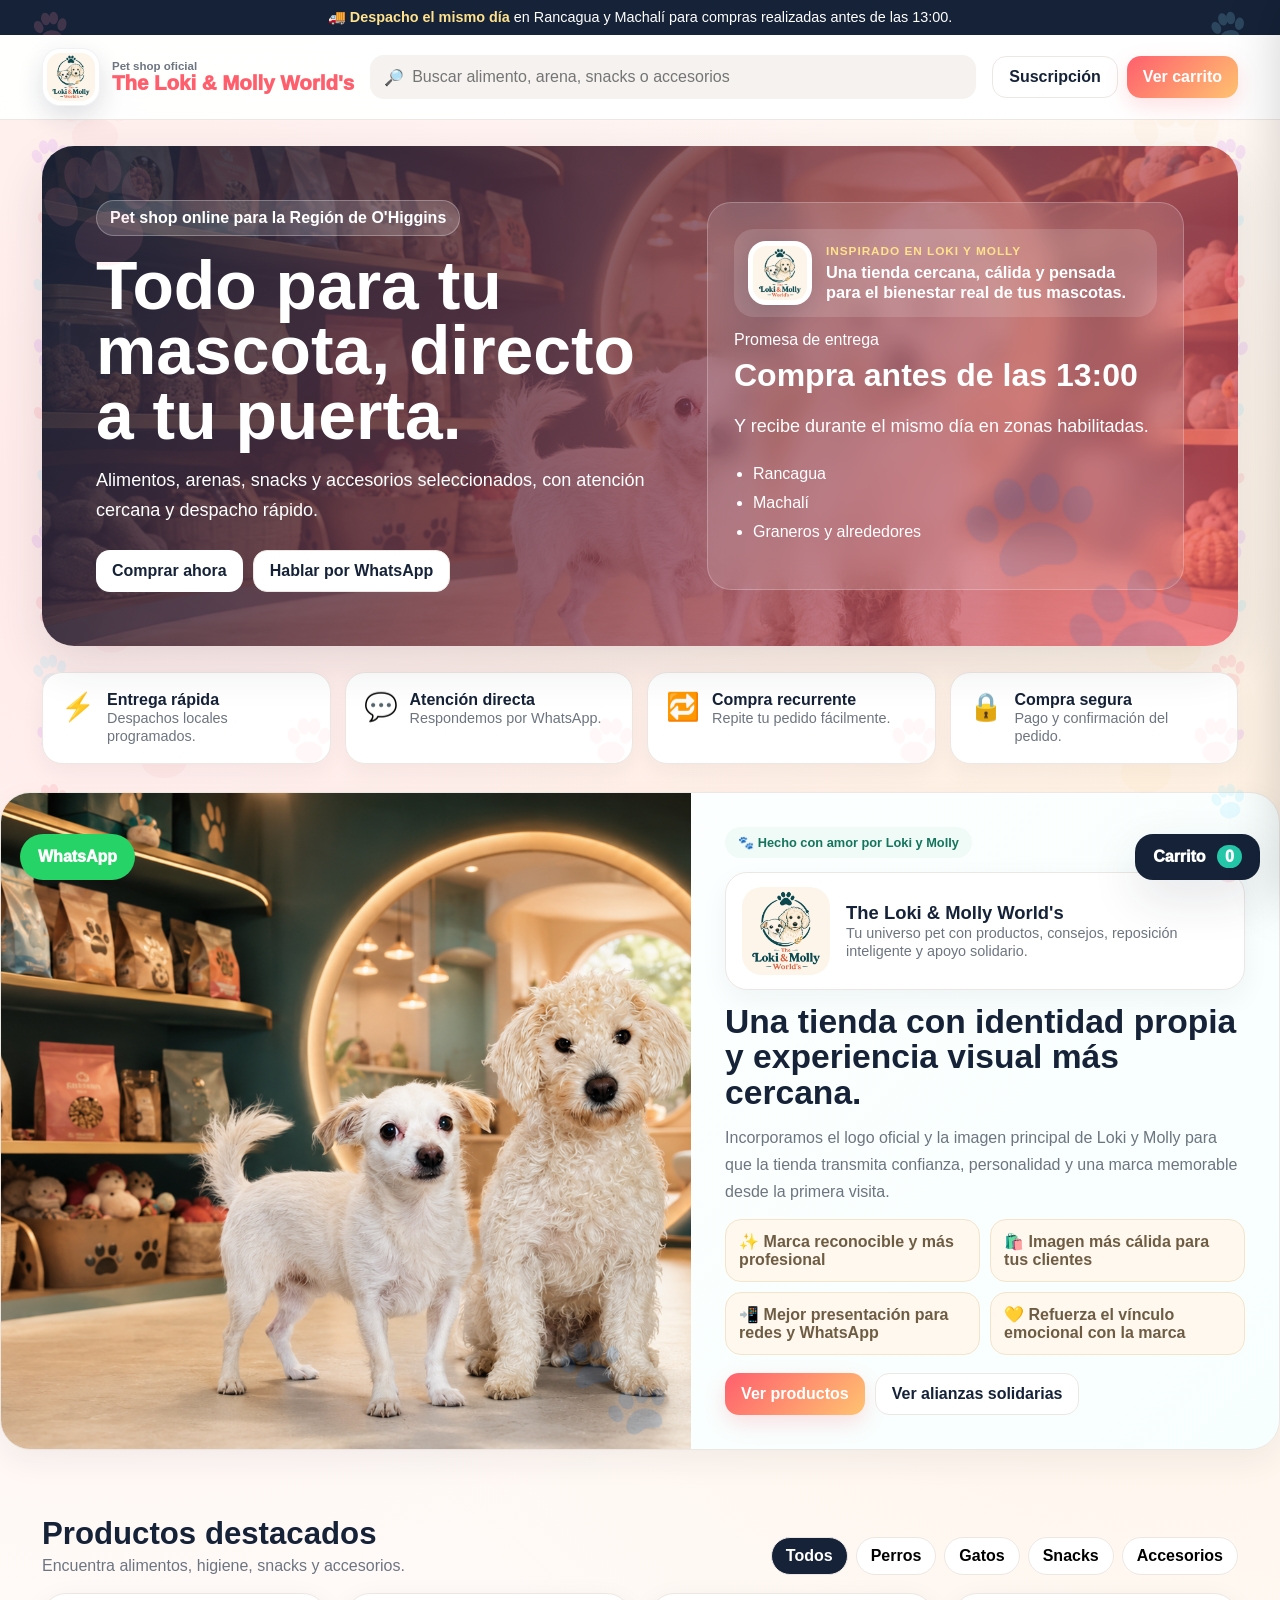
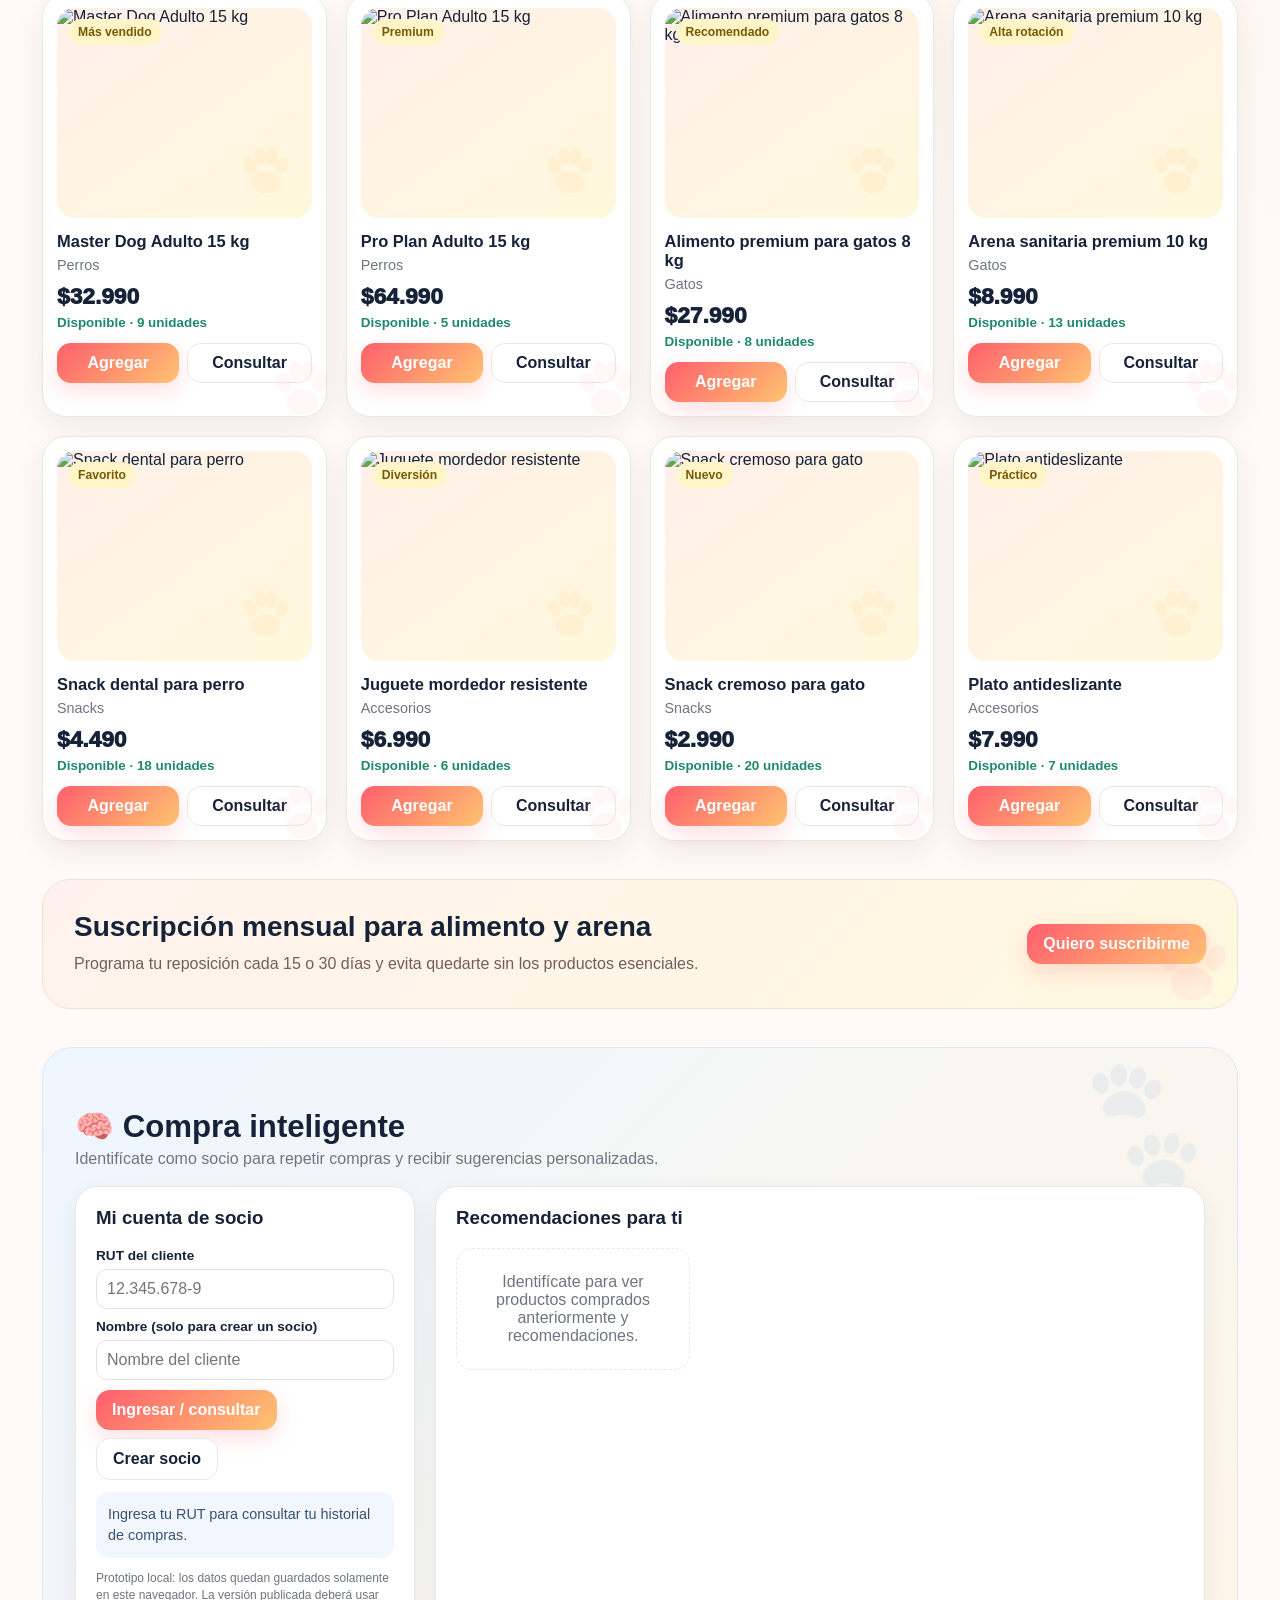
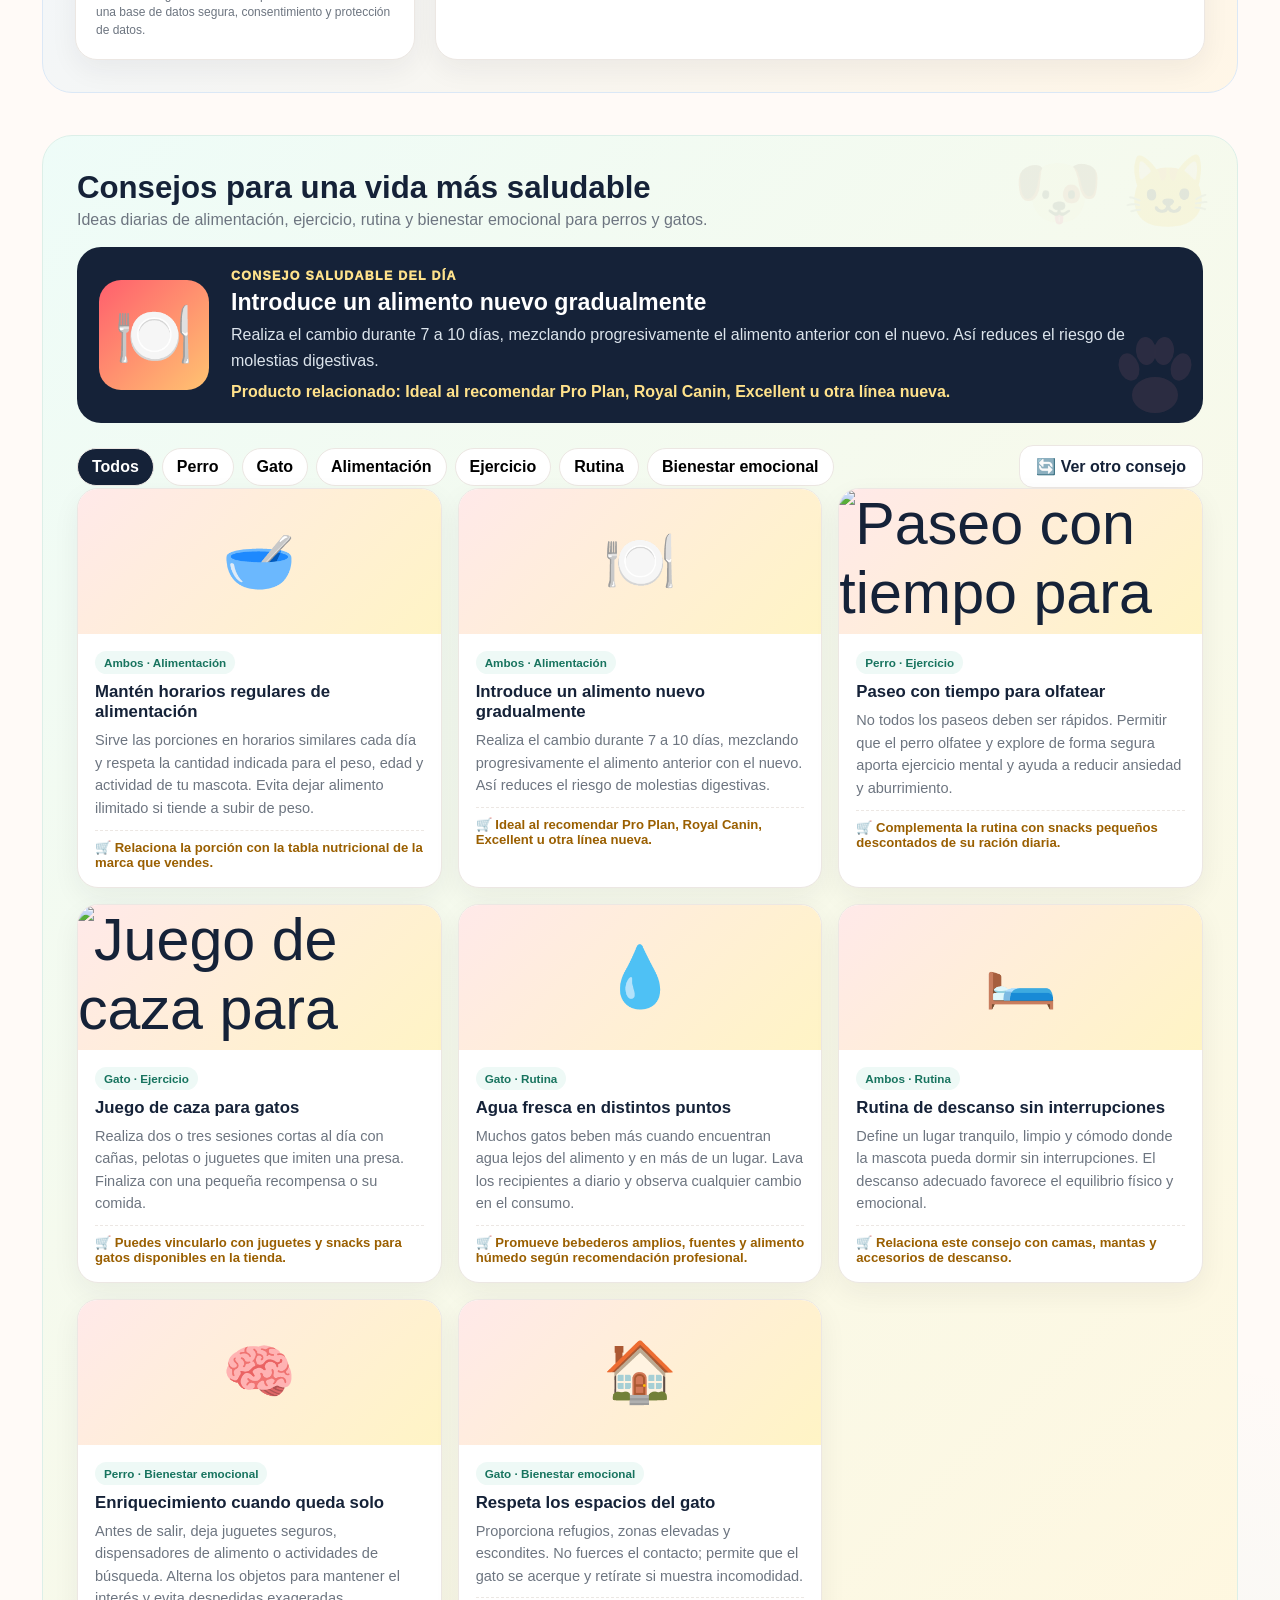
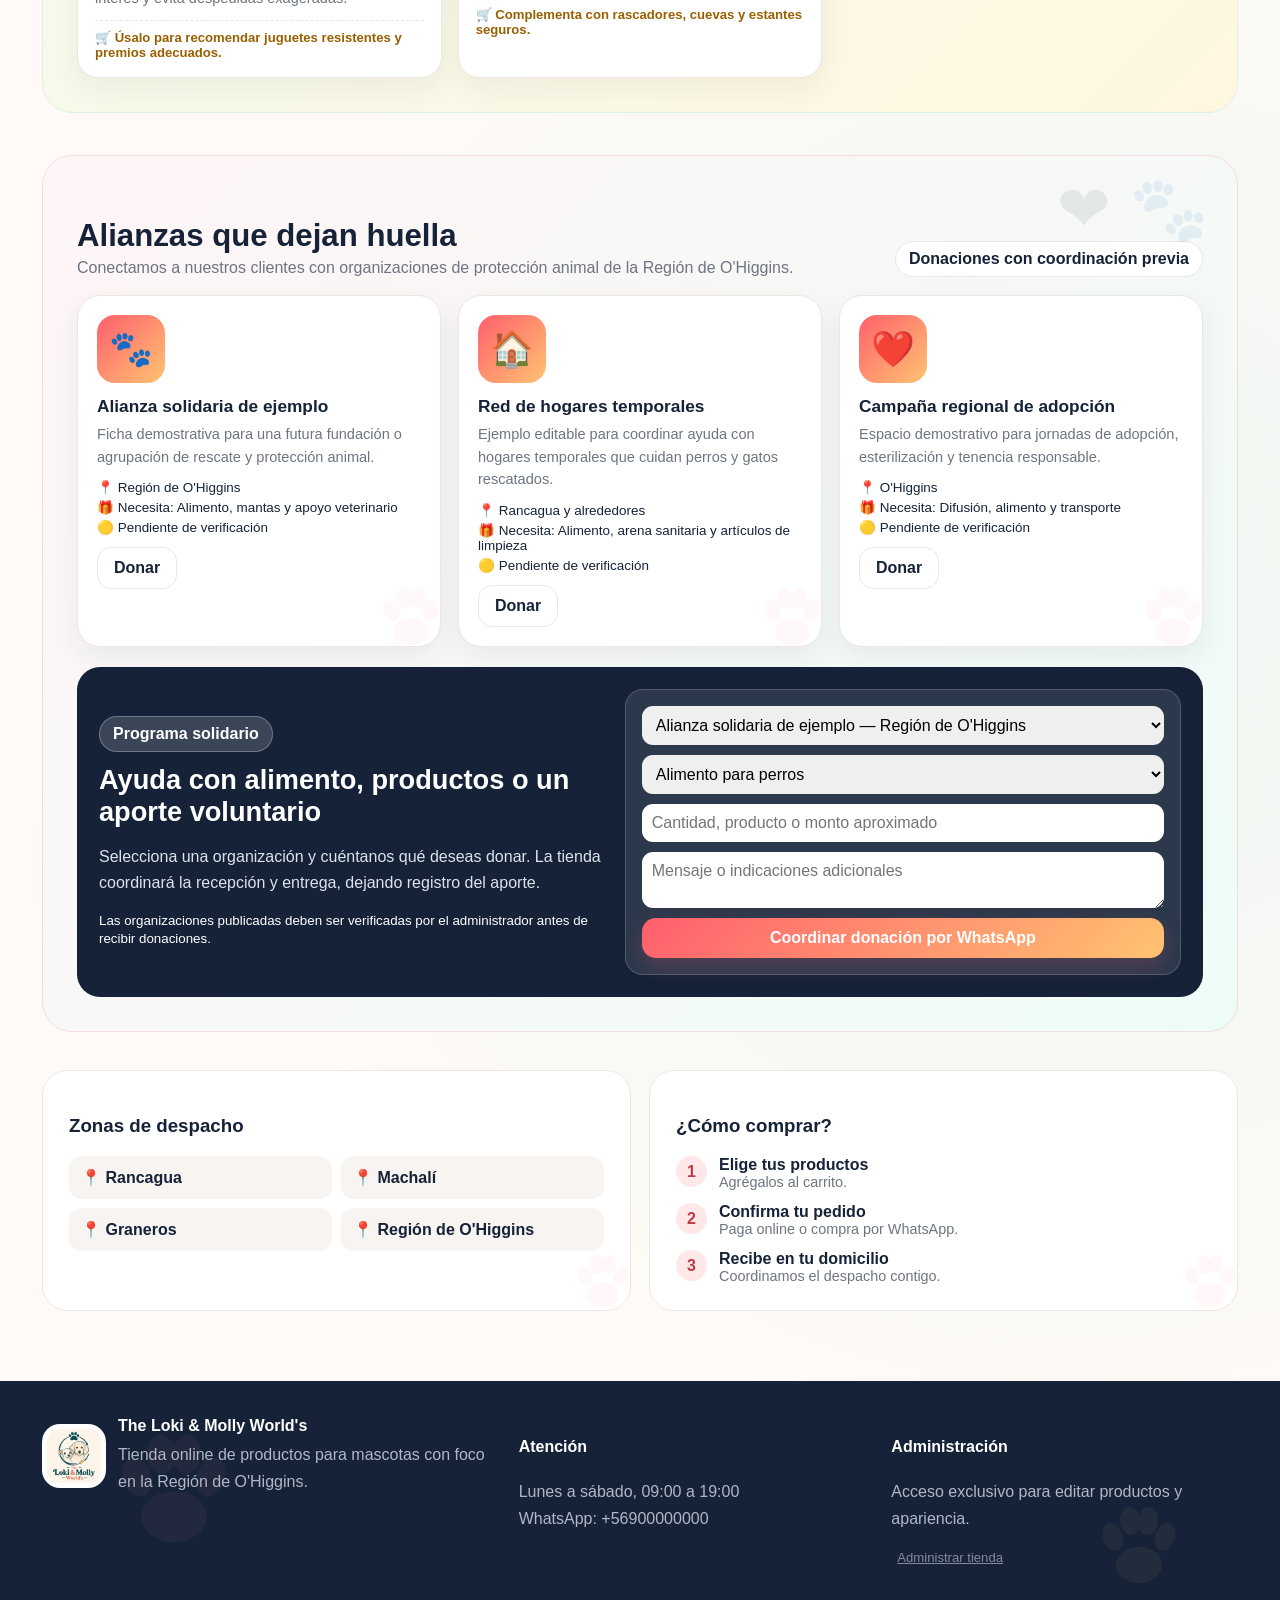
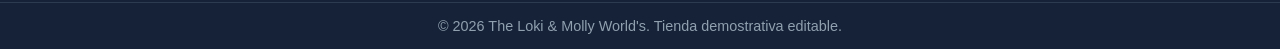
==== index.html @ cc0a5be1 "Version original de la tienda" ====
<!DOCTYPE html>
<html lang="es">
<head>
<meta charset="UTF-8">
<meta name="viewport" content="width=device-width, initial-scale=1.0">
<meta name="description" content="Tienda online editable de productos para mascotas con despacho en la Región de O'Higgins.">
<title>The Loki & Molly World's | Tienda editable</title>
<style>
:root{--brand:#ff5f6d;--brand2:#ffc371;--accent:#24c7a8;--dark:#152238;--bg:#fffaf7;--surface:#ffffff;--muted:#6d7580;--line:#ece7e3;--danger:#d74242;--shadow:0 18px 48px rgba(30,38,55,.12);--default-store:url("[data-uri]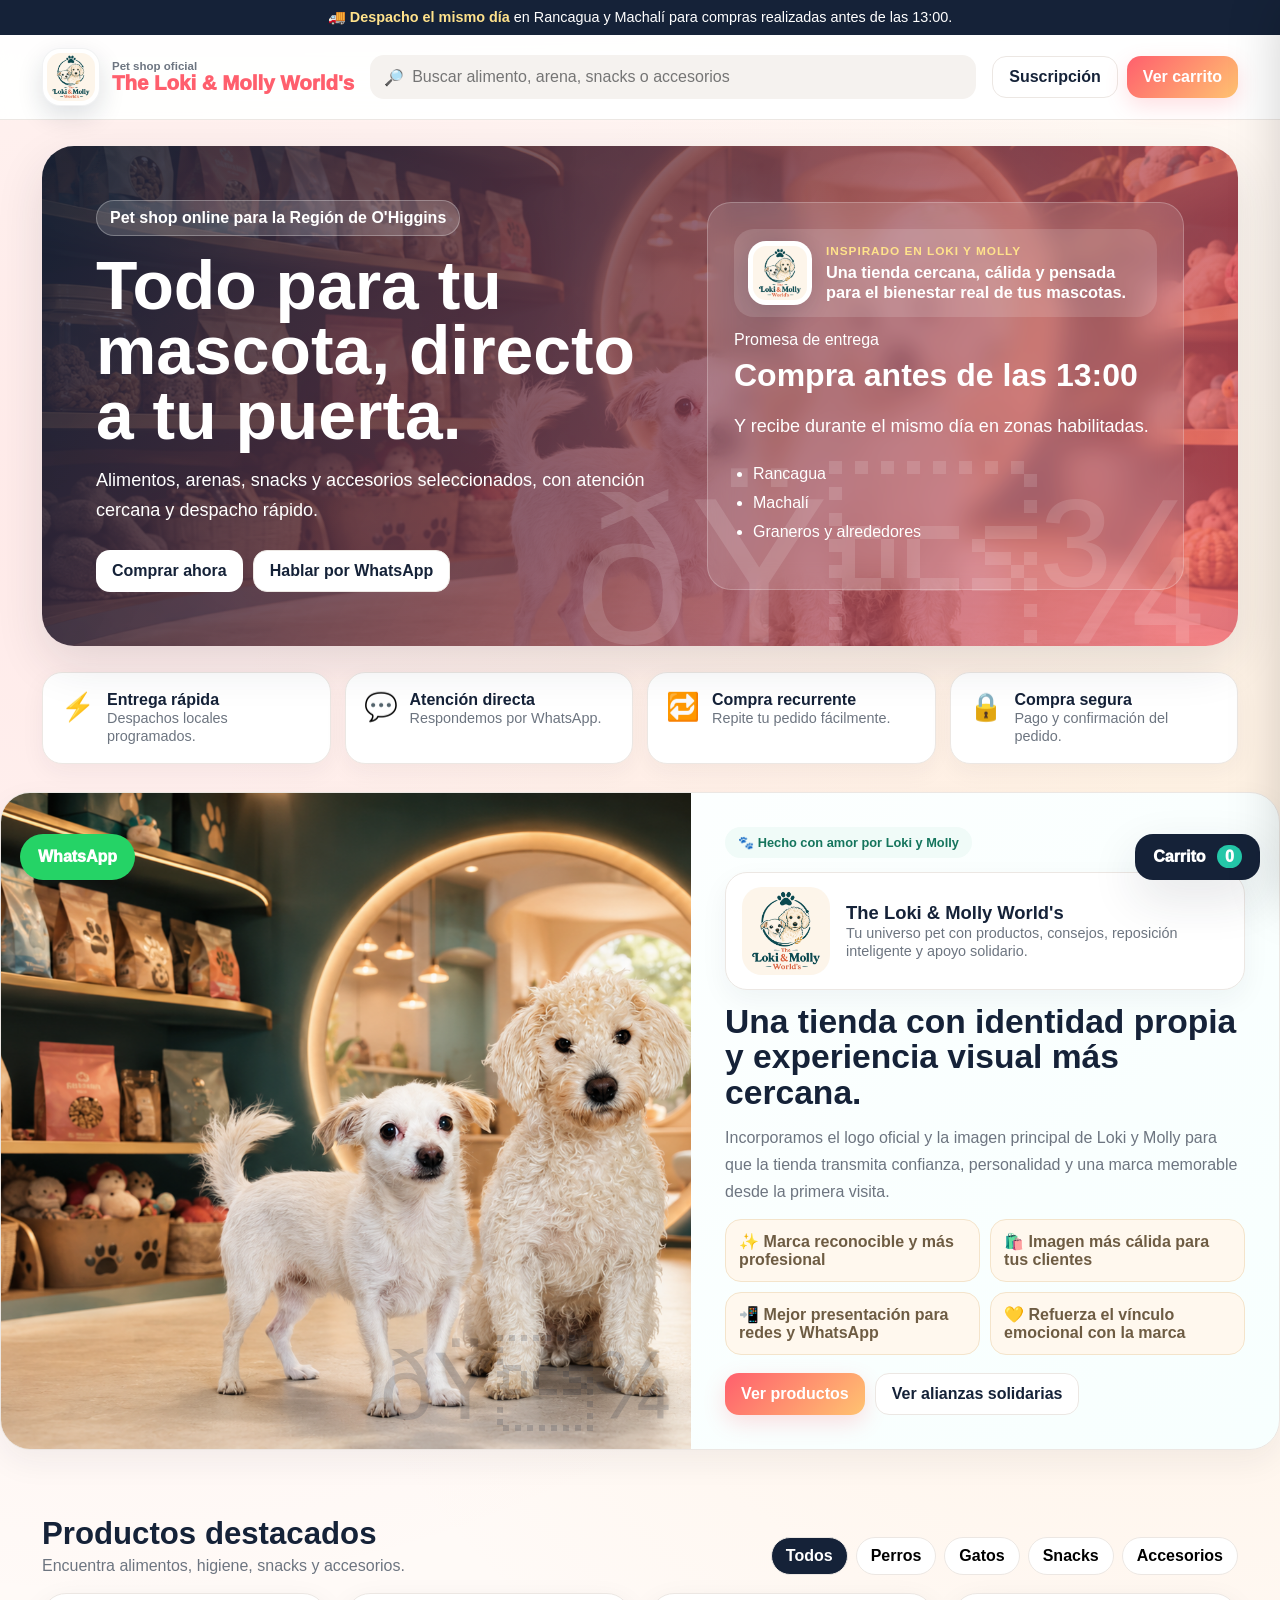
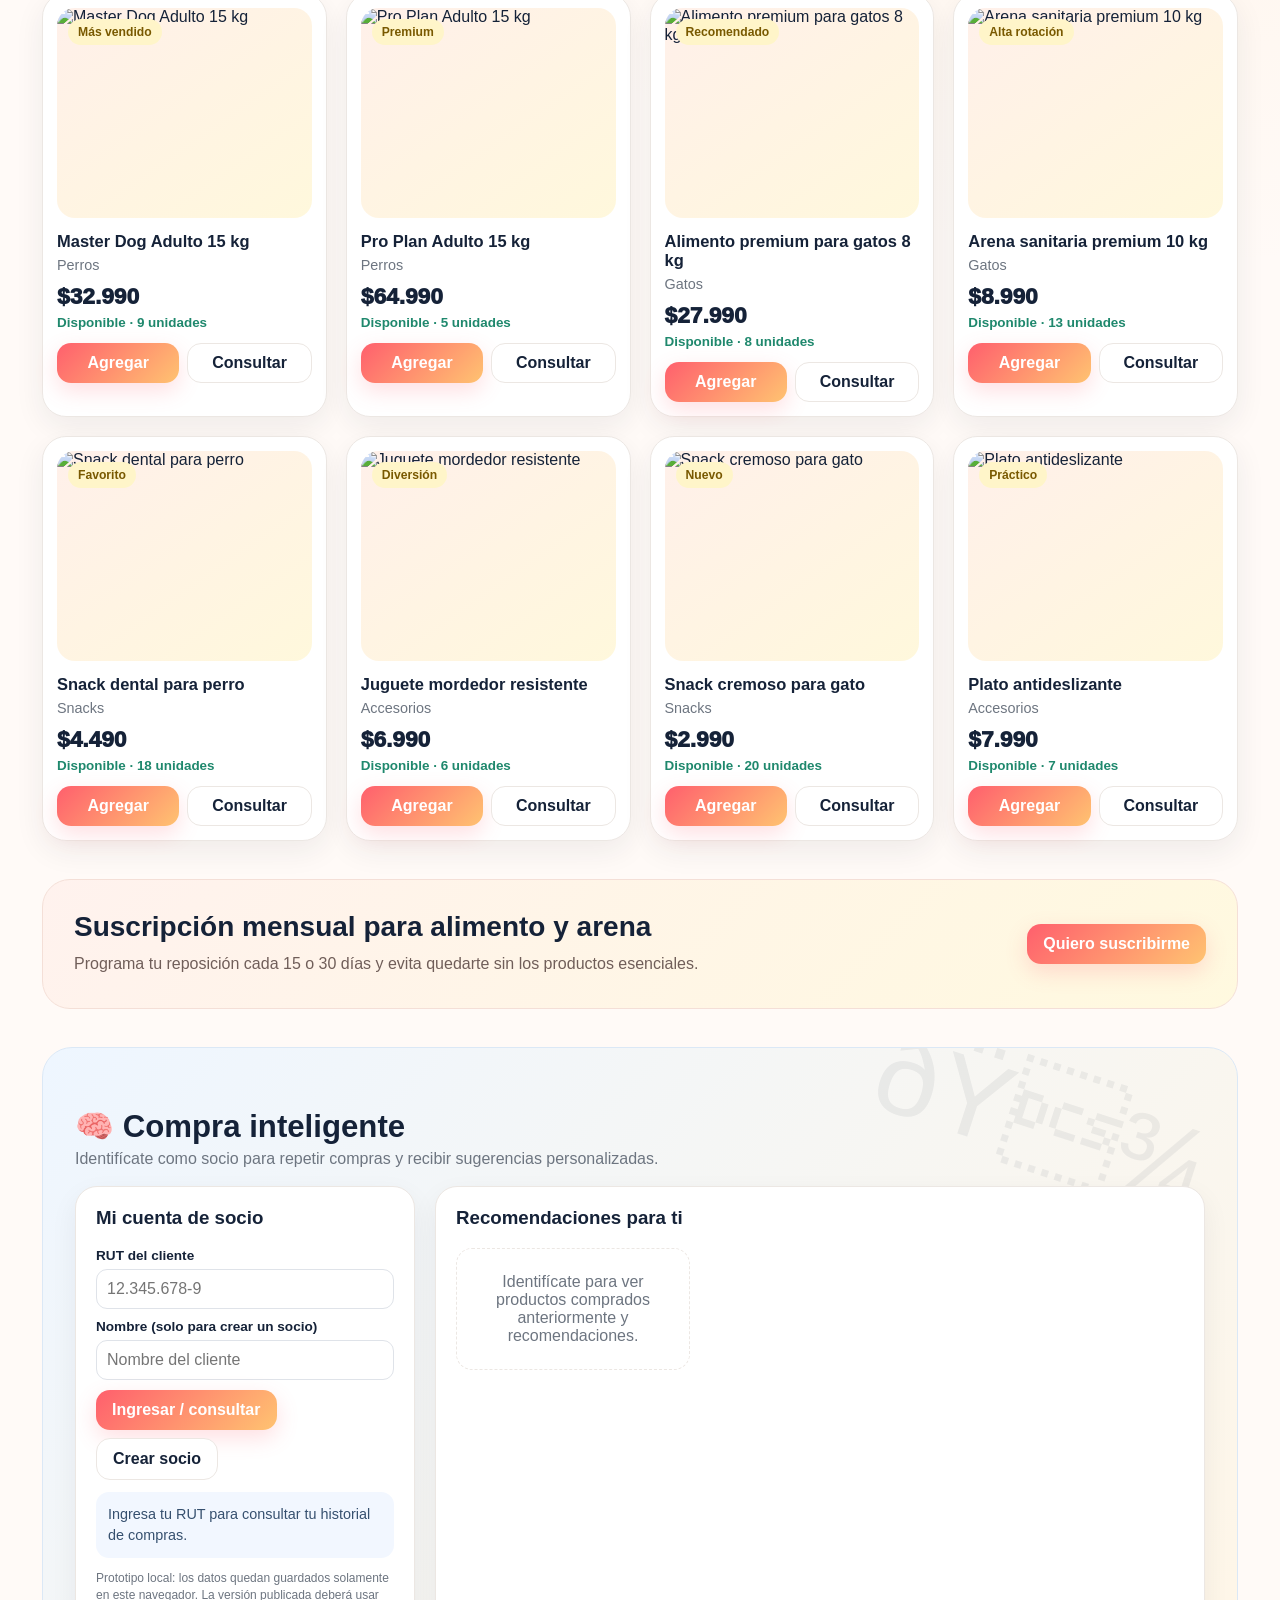
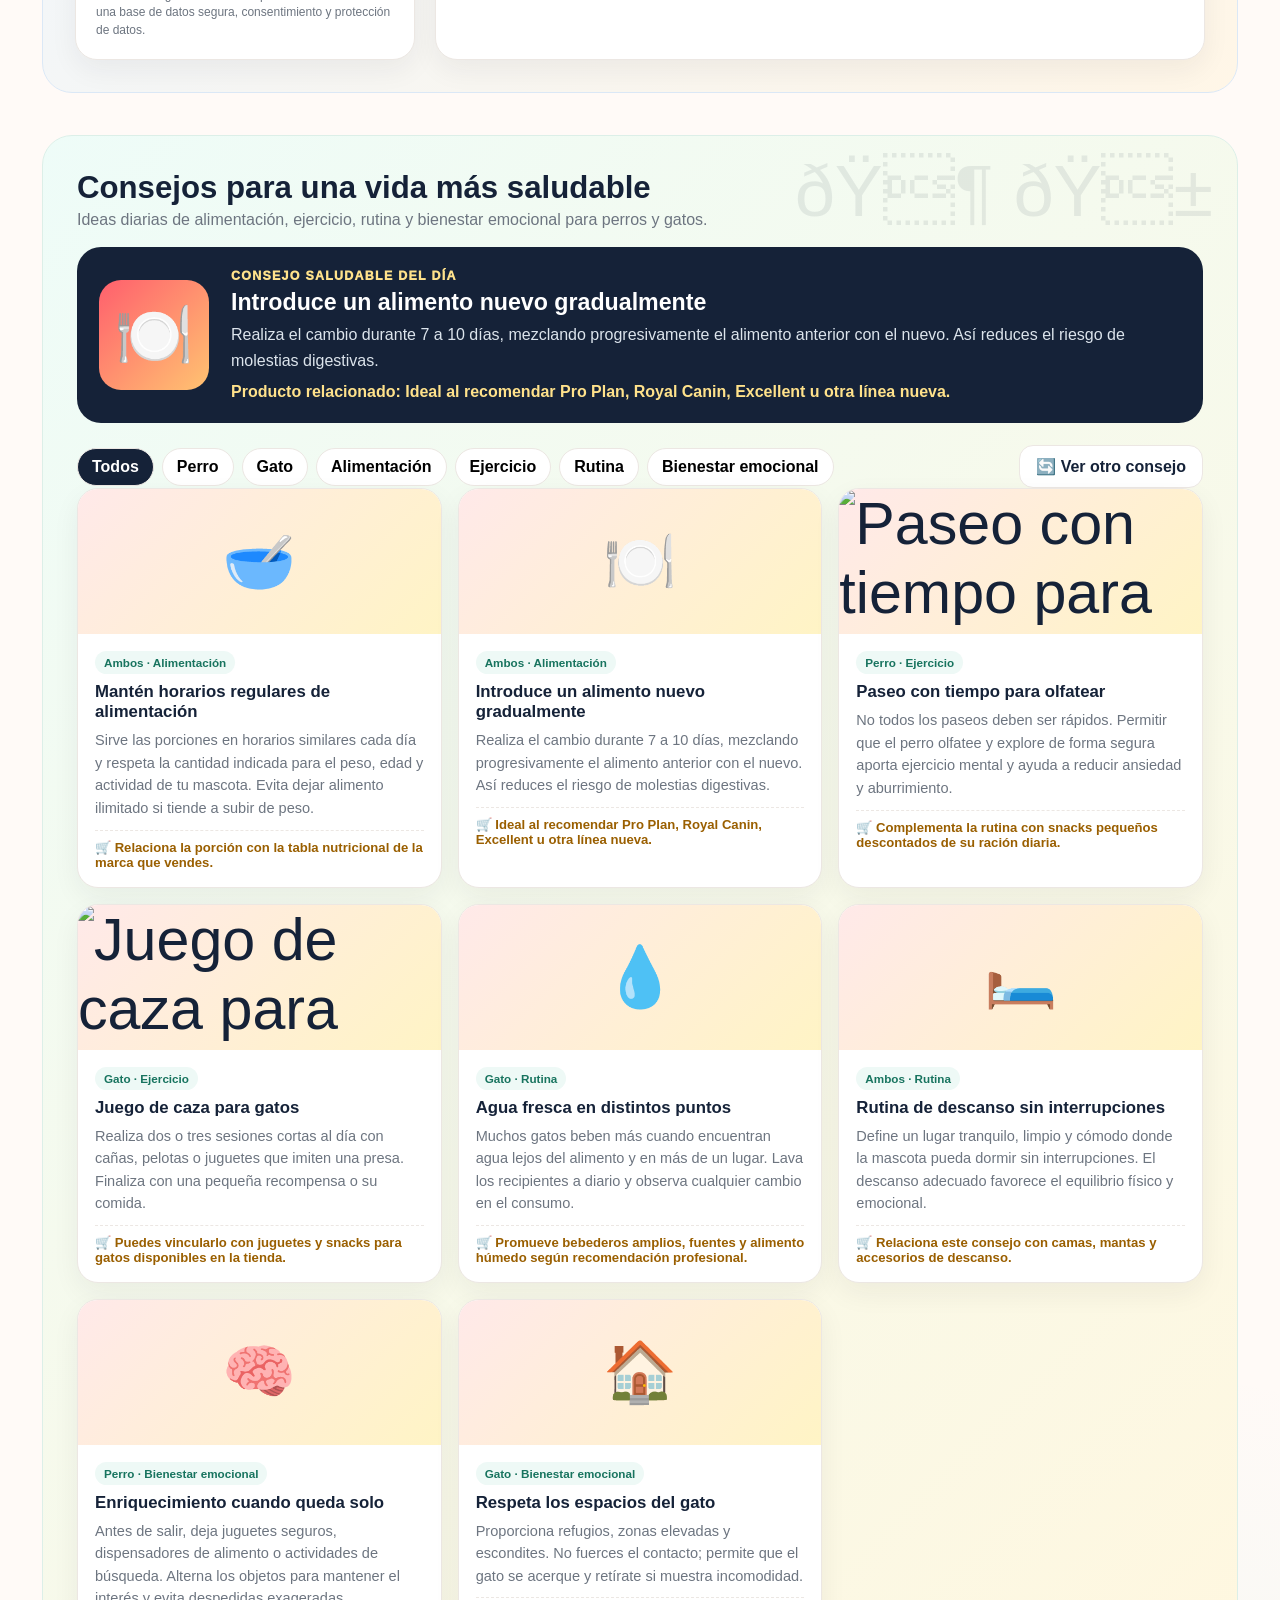
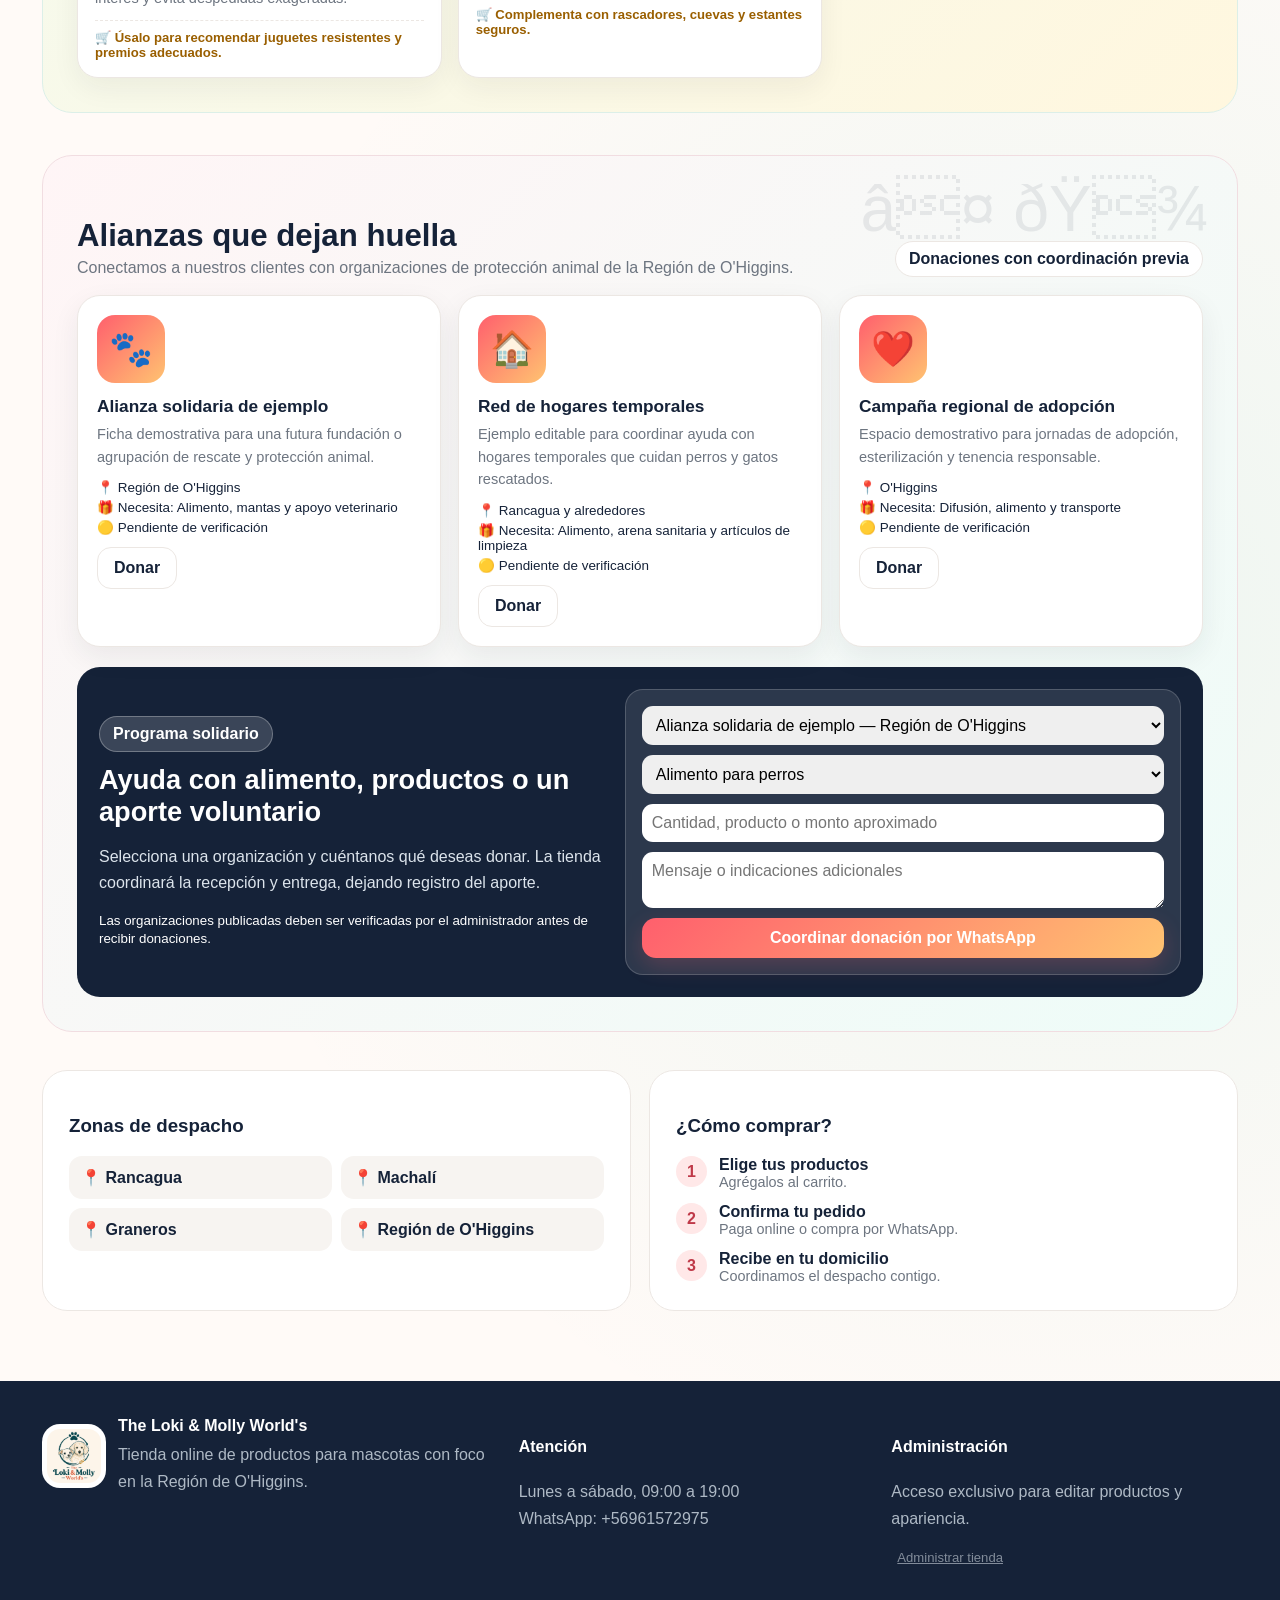
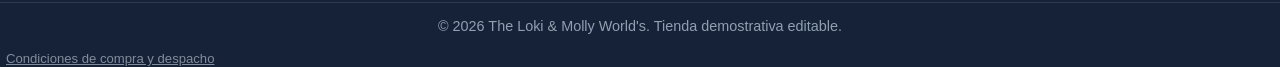
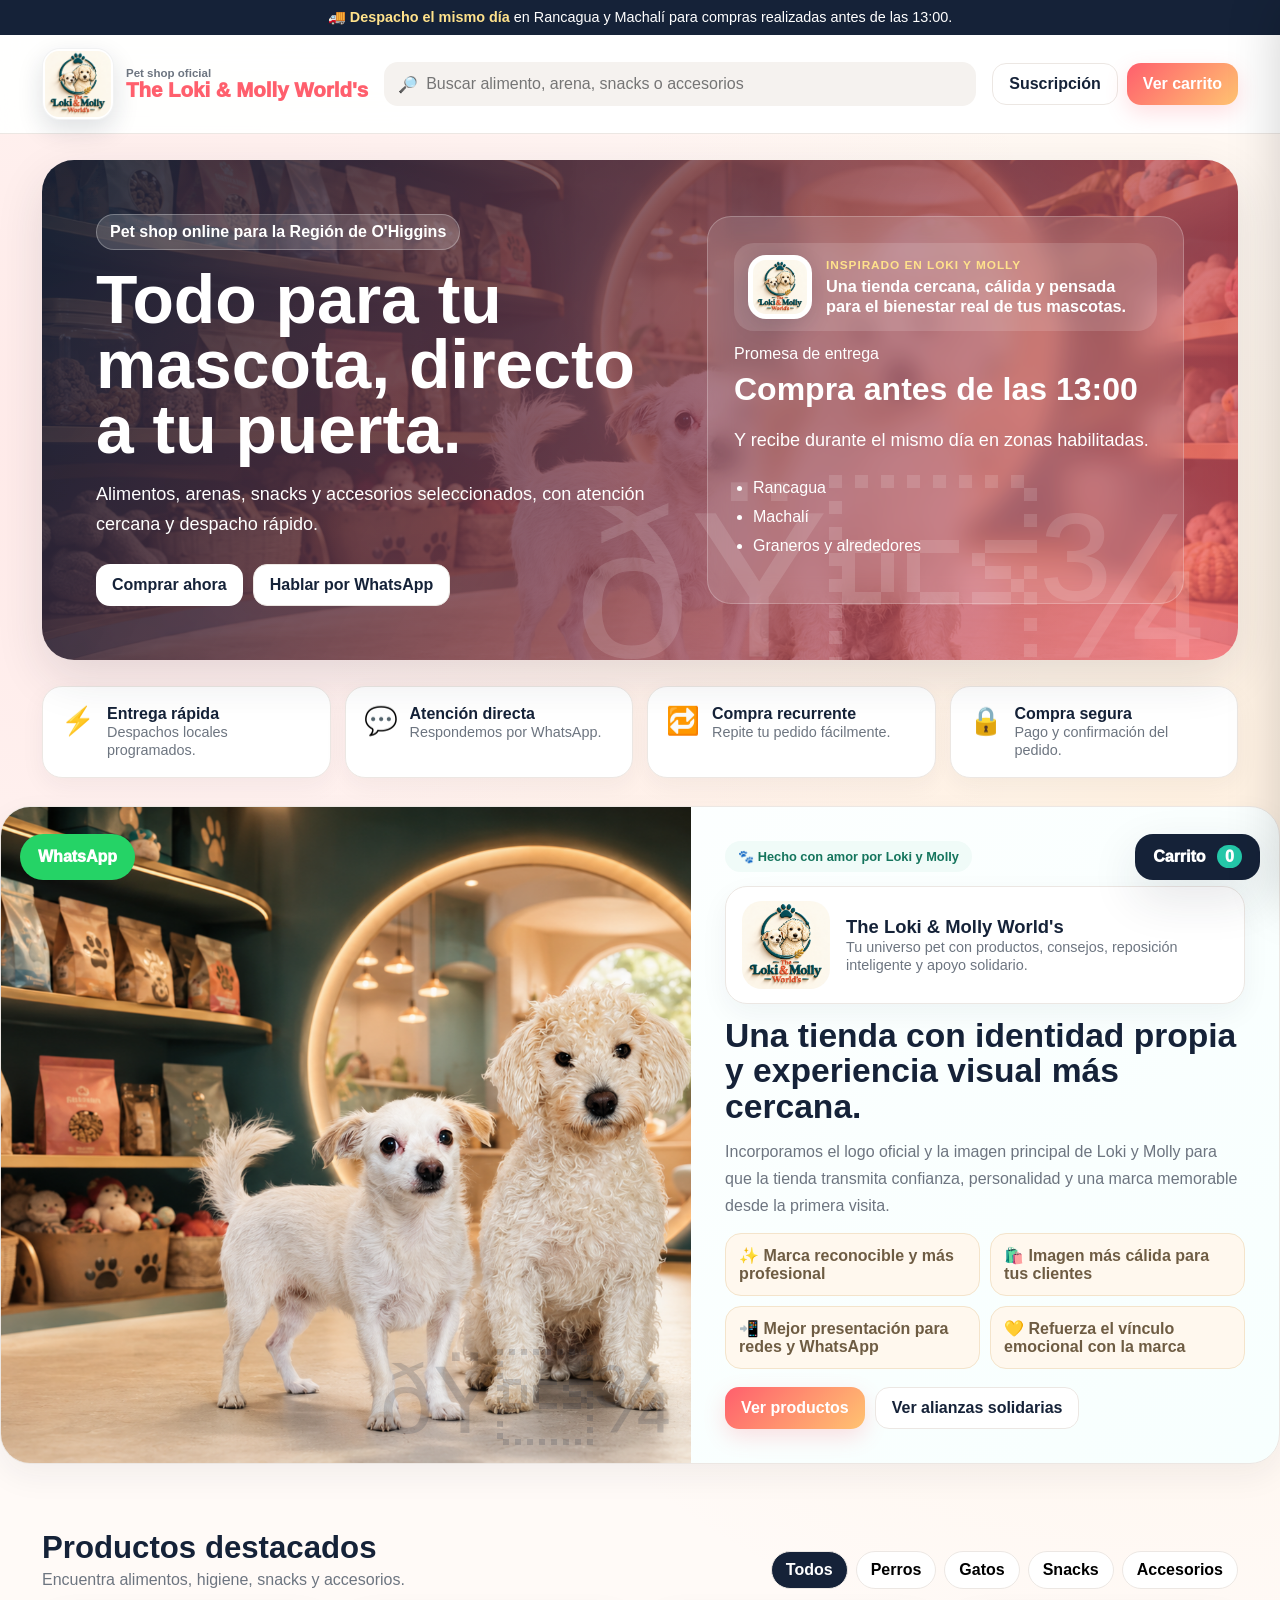
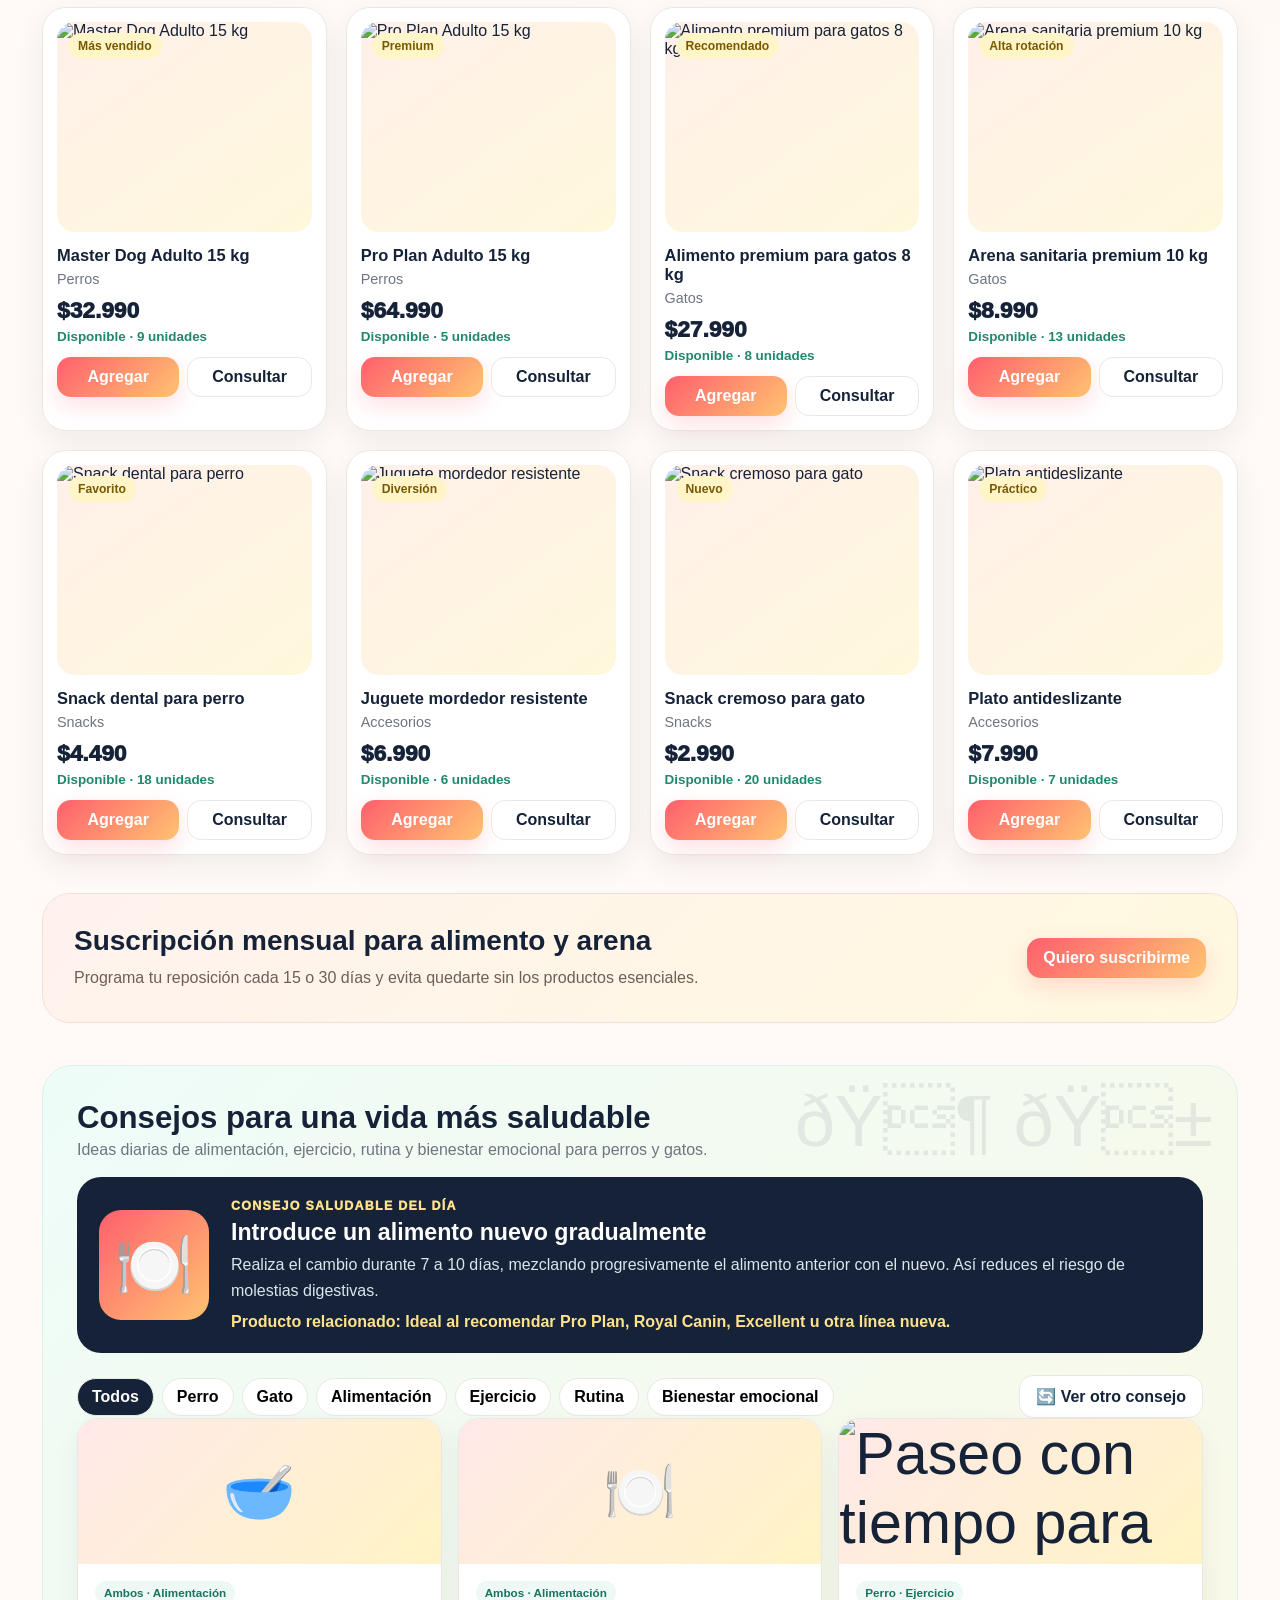
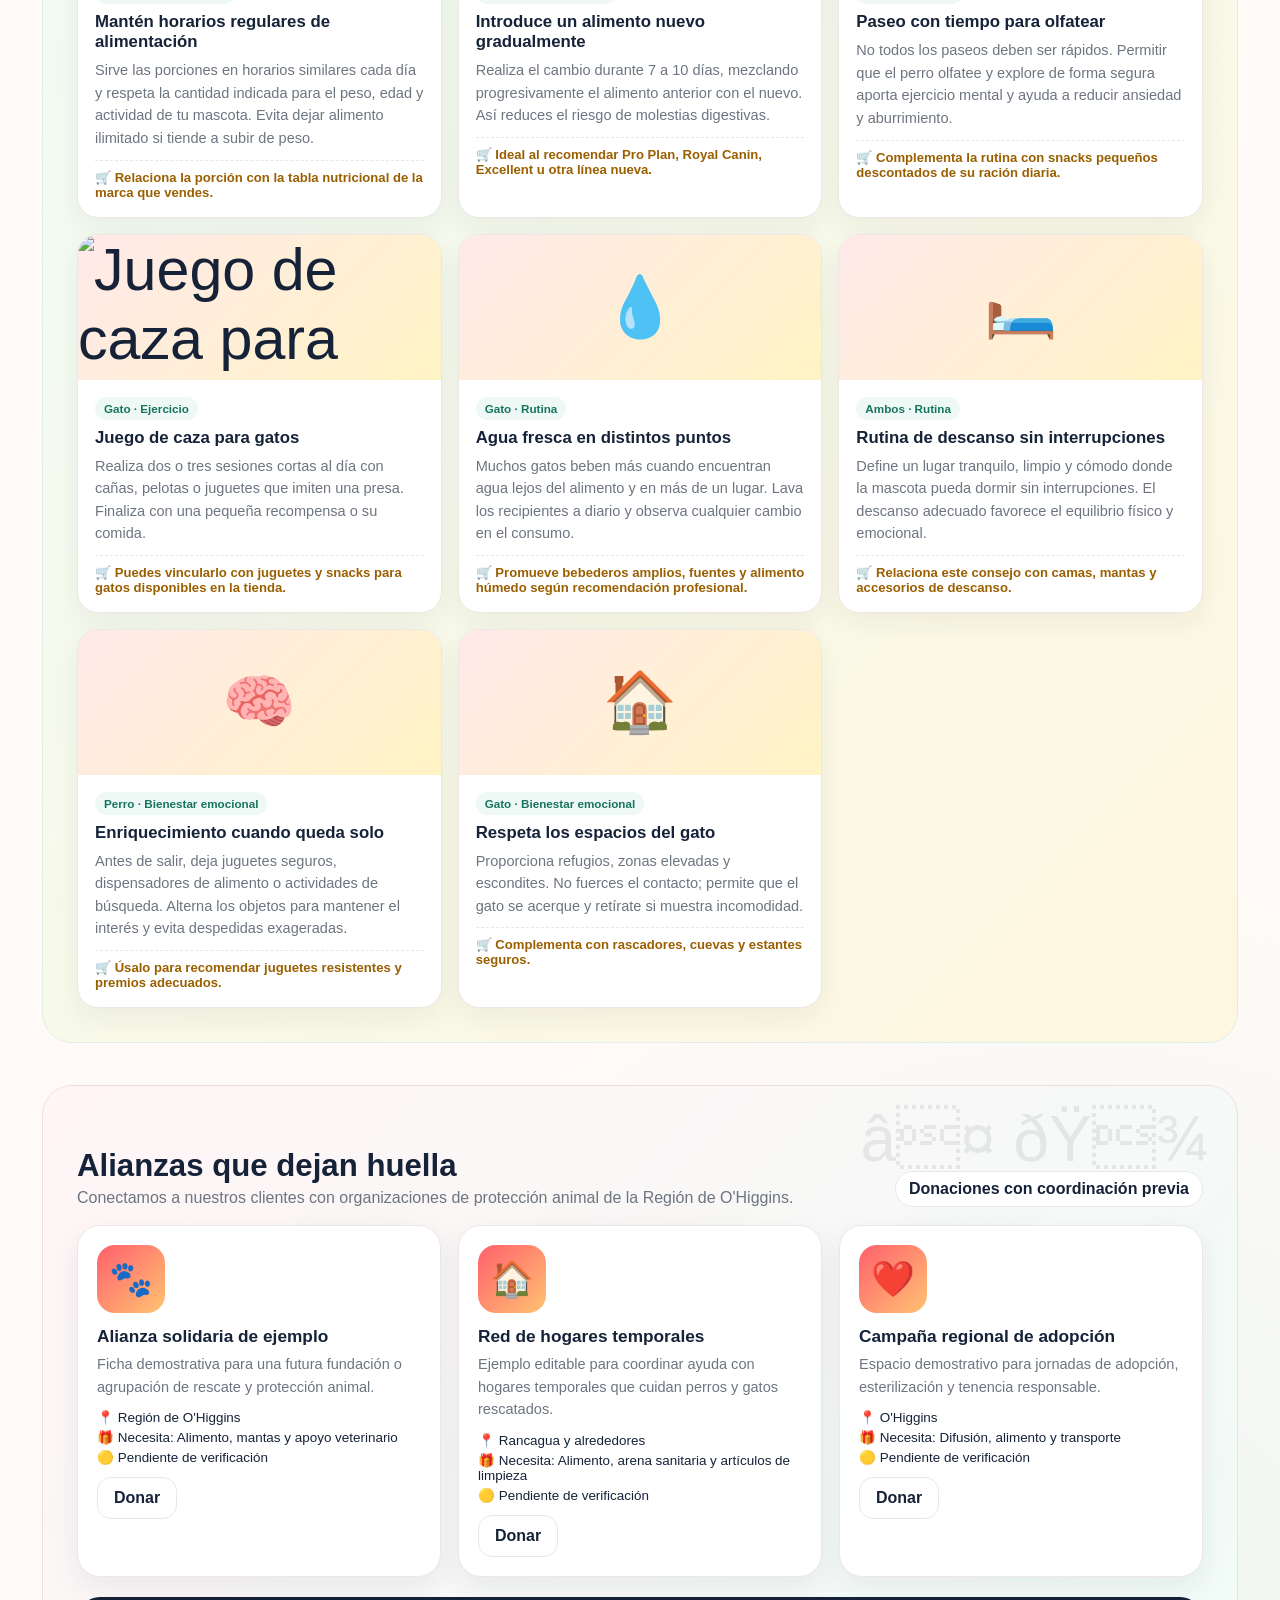
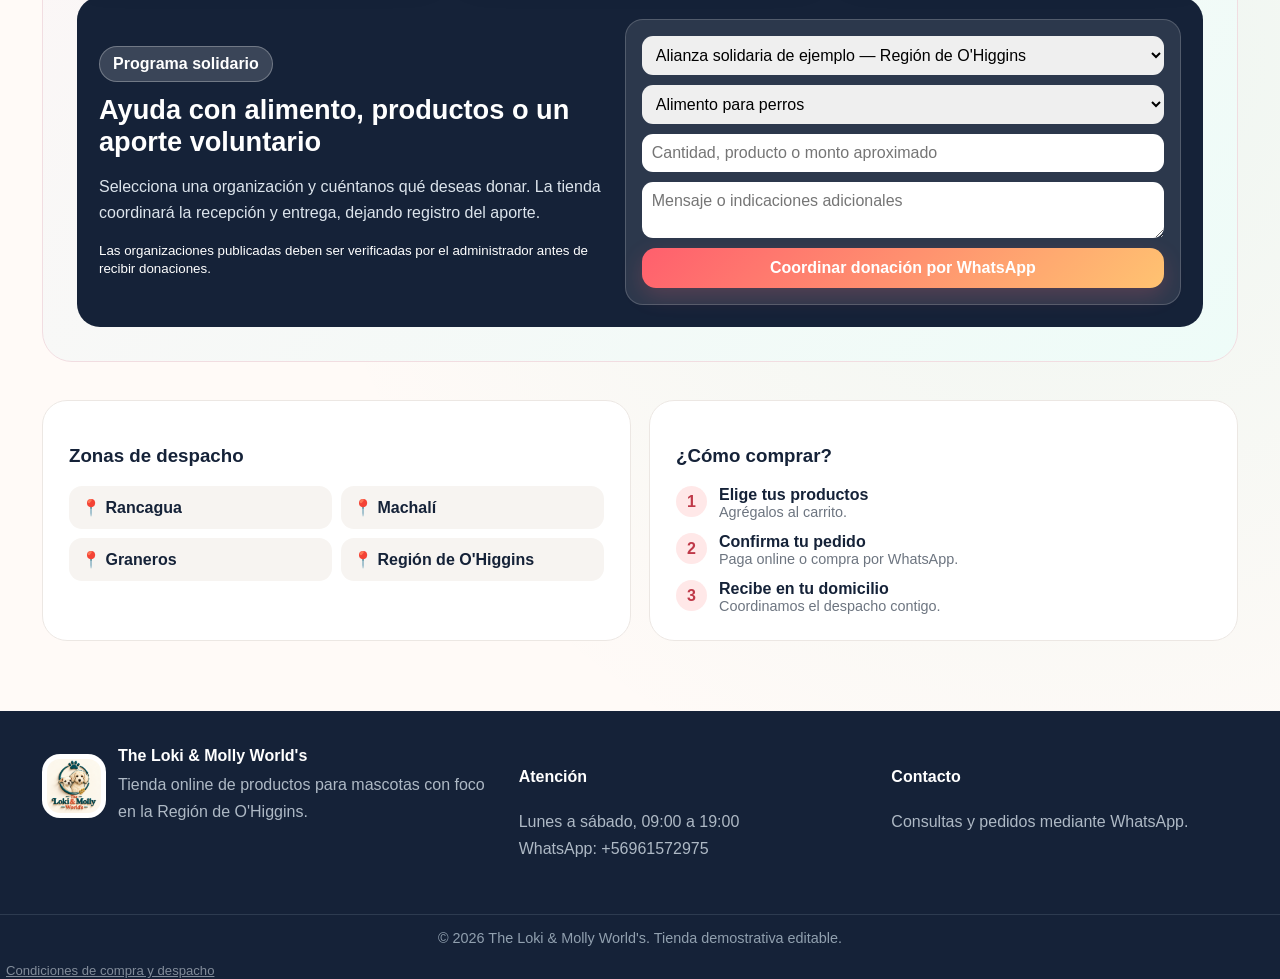
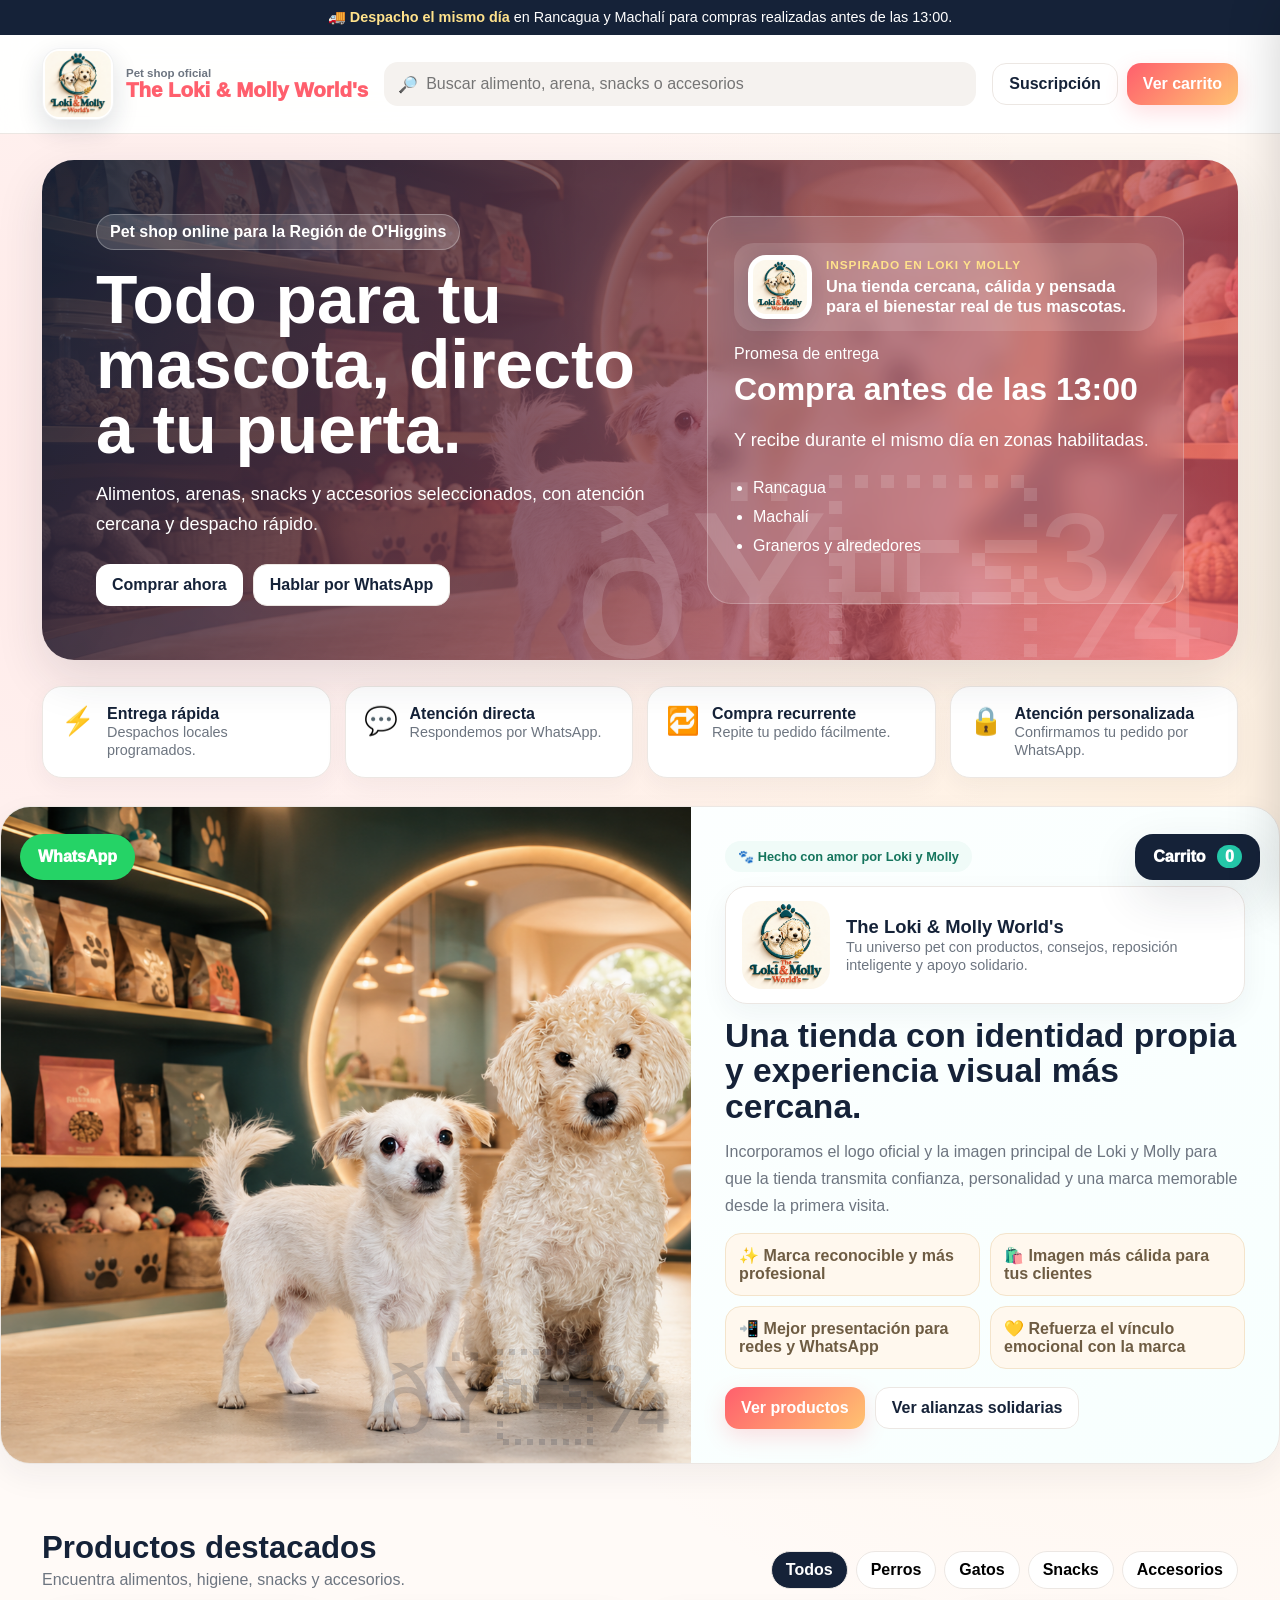
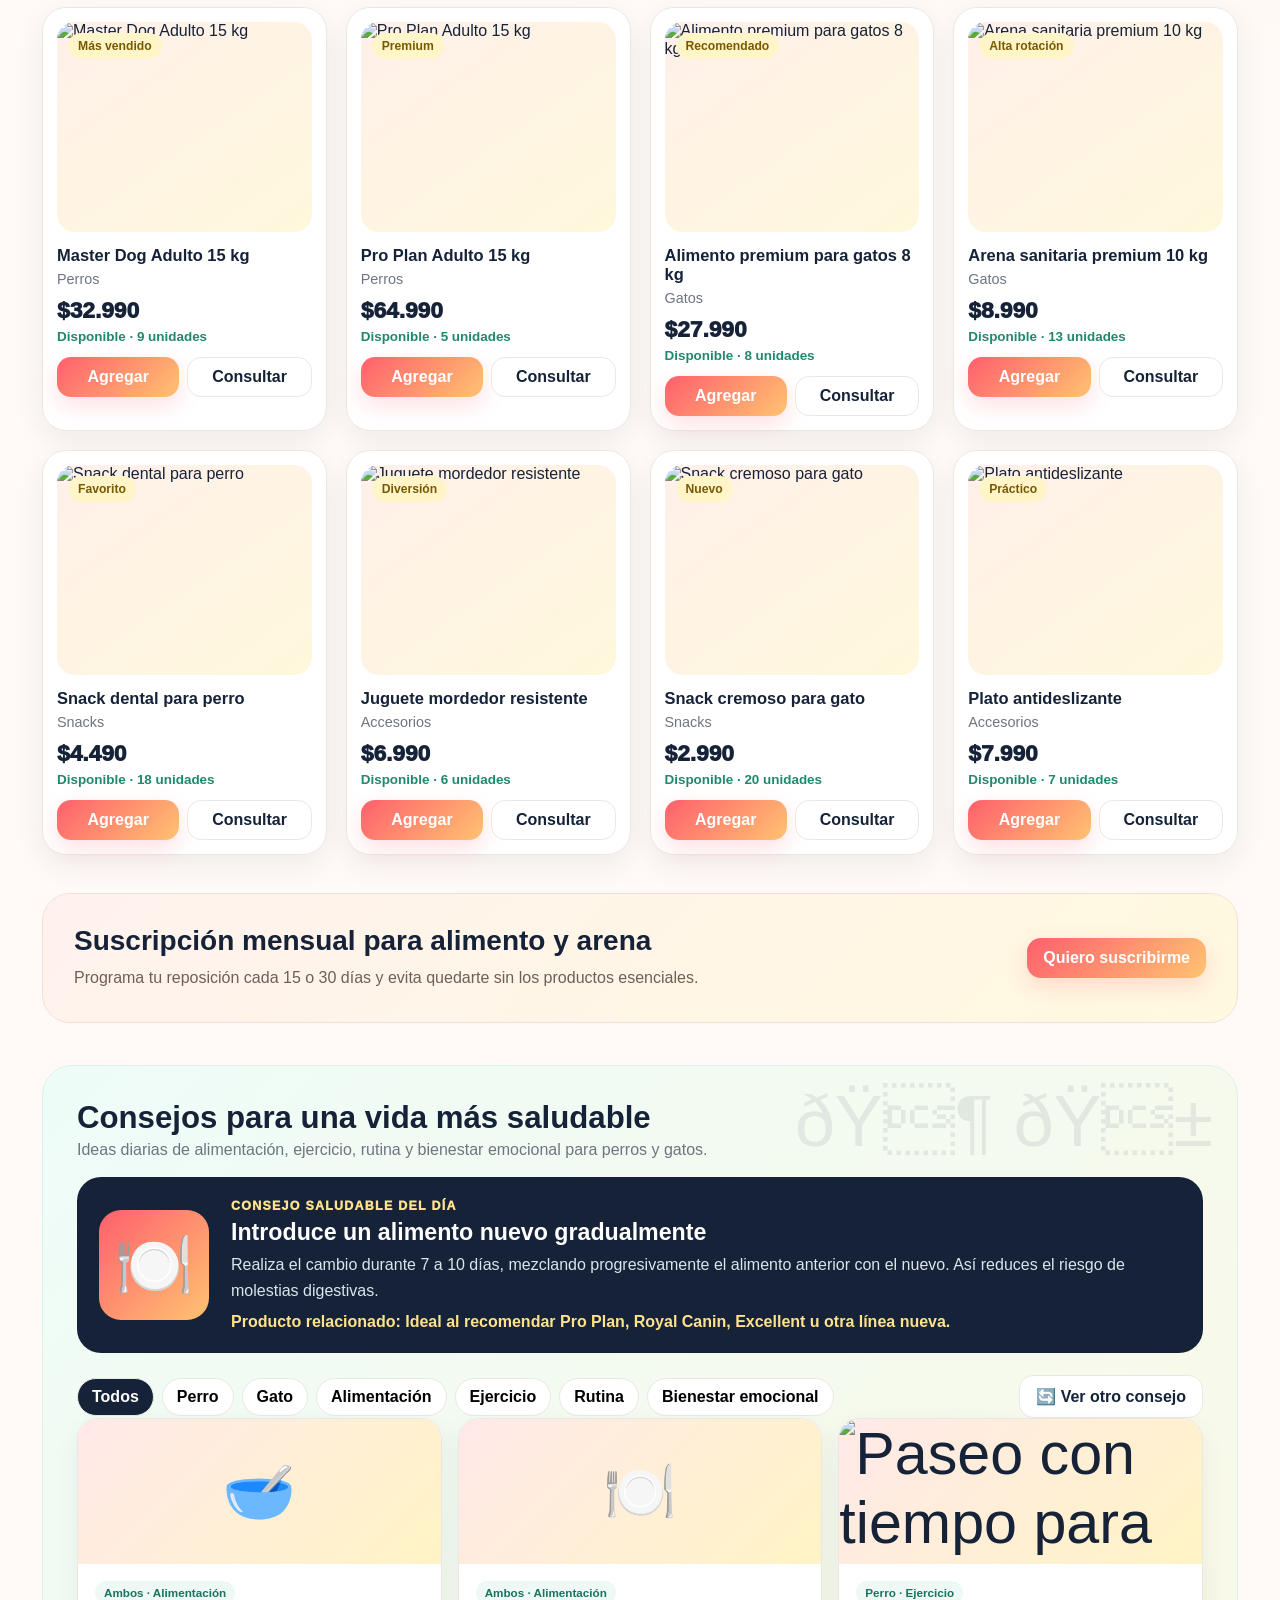
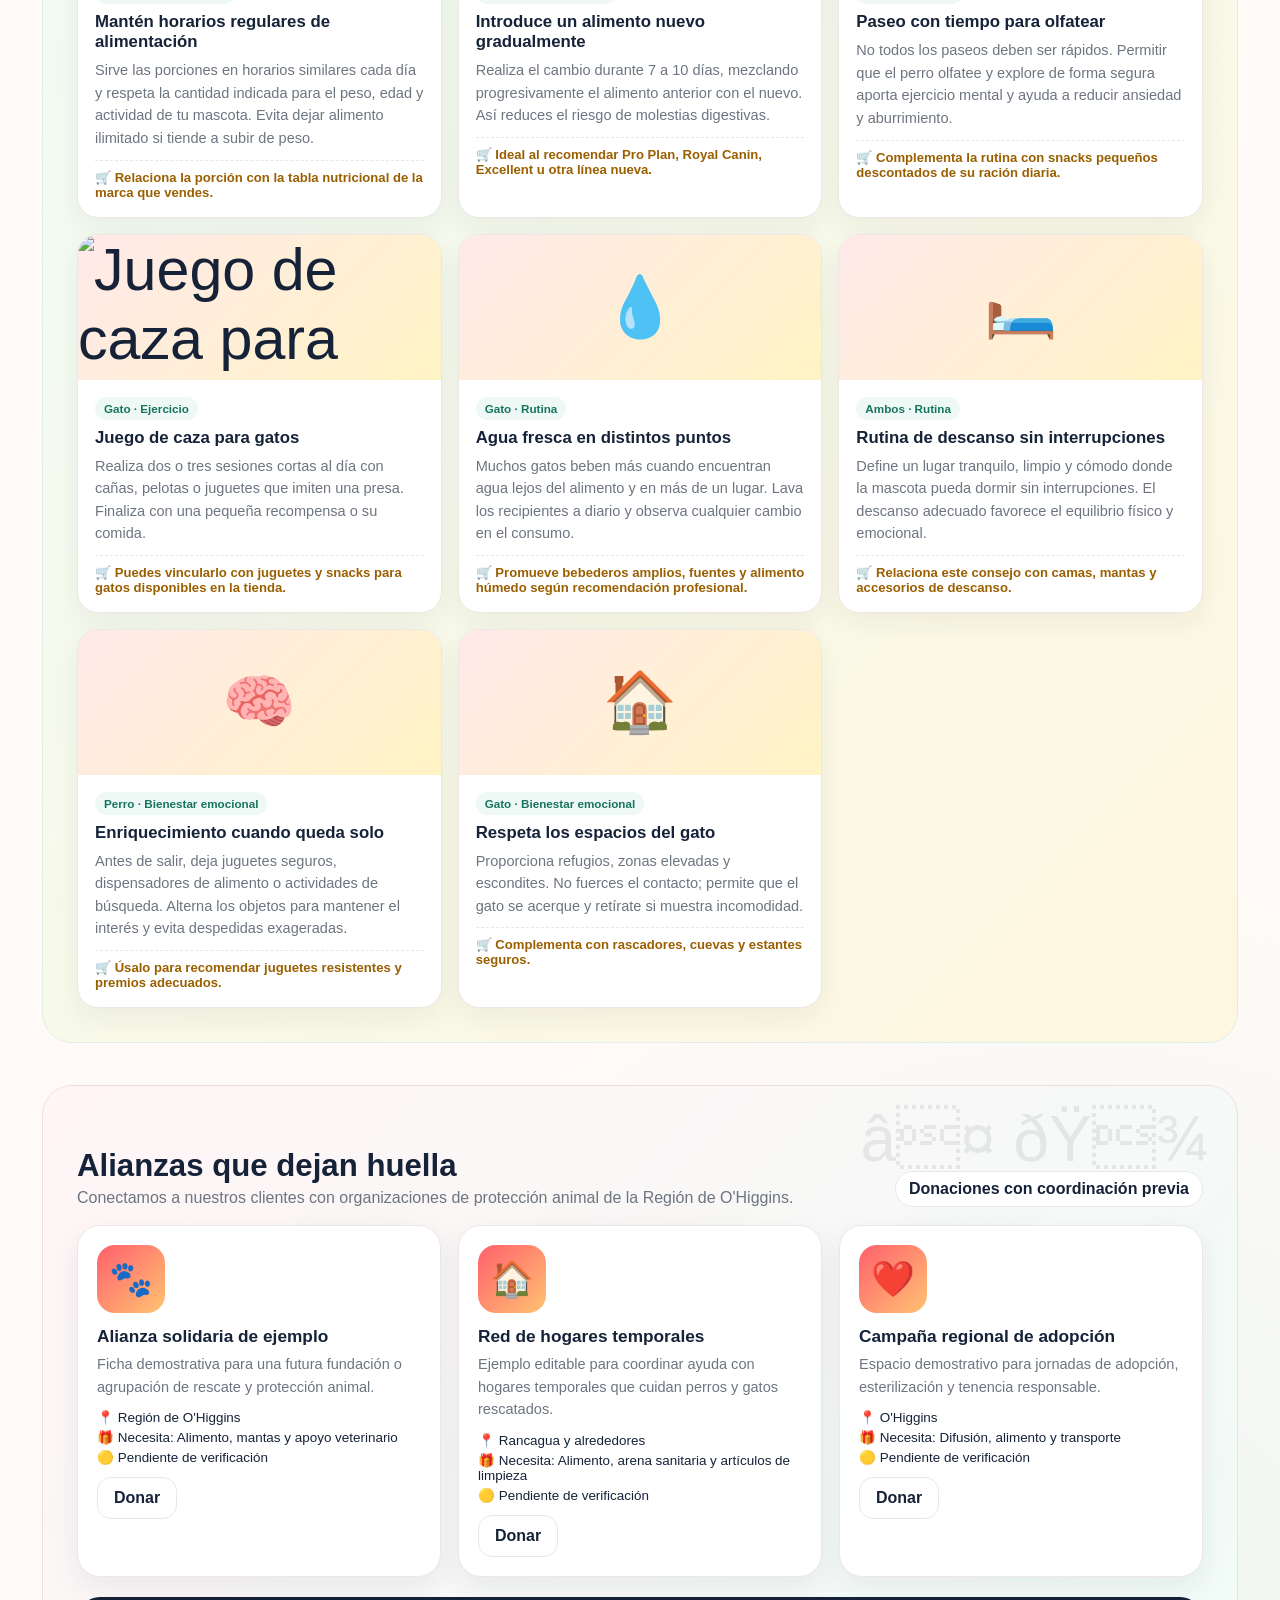
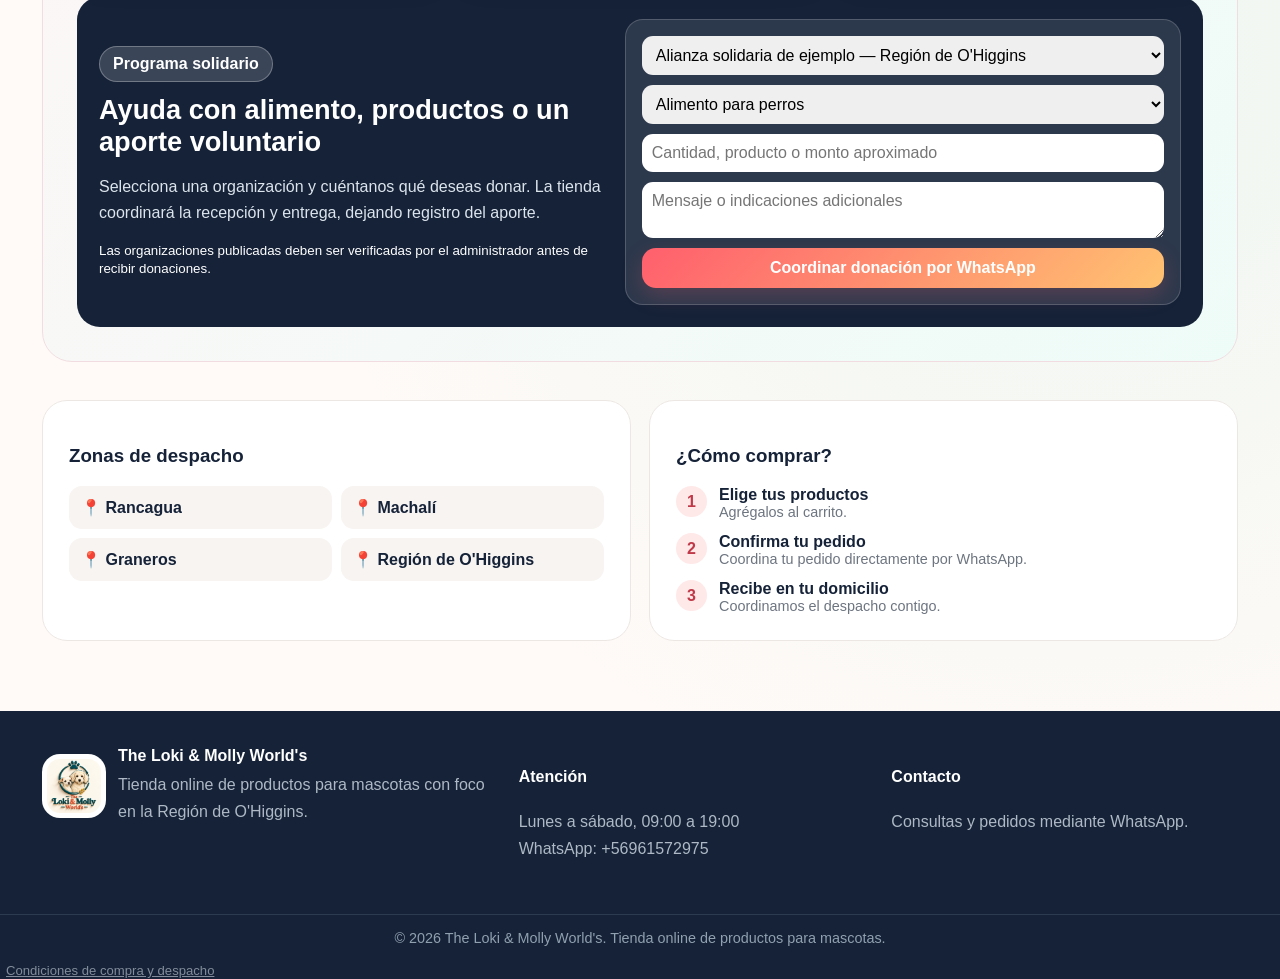
